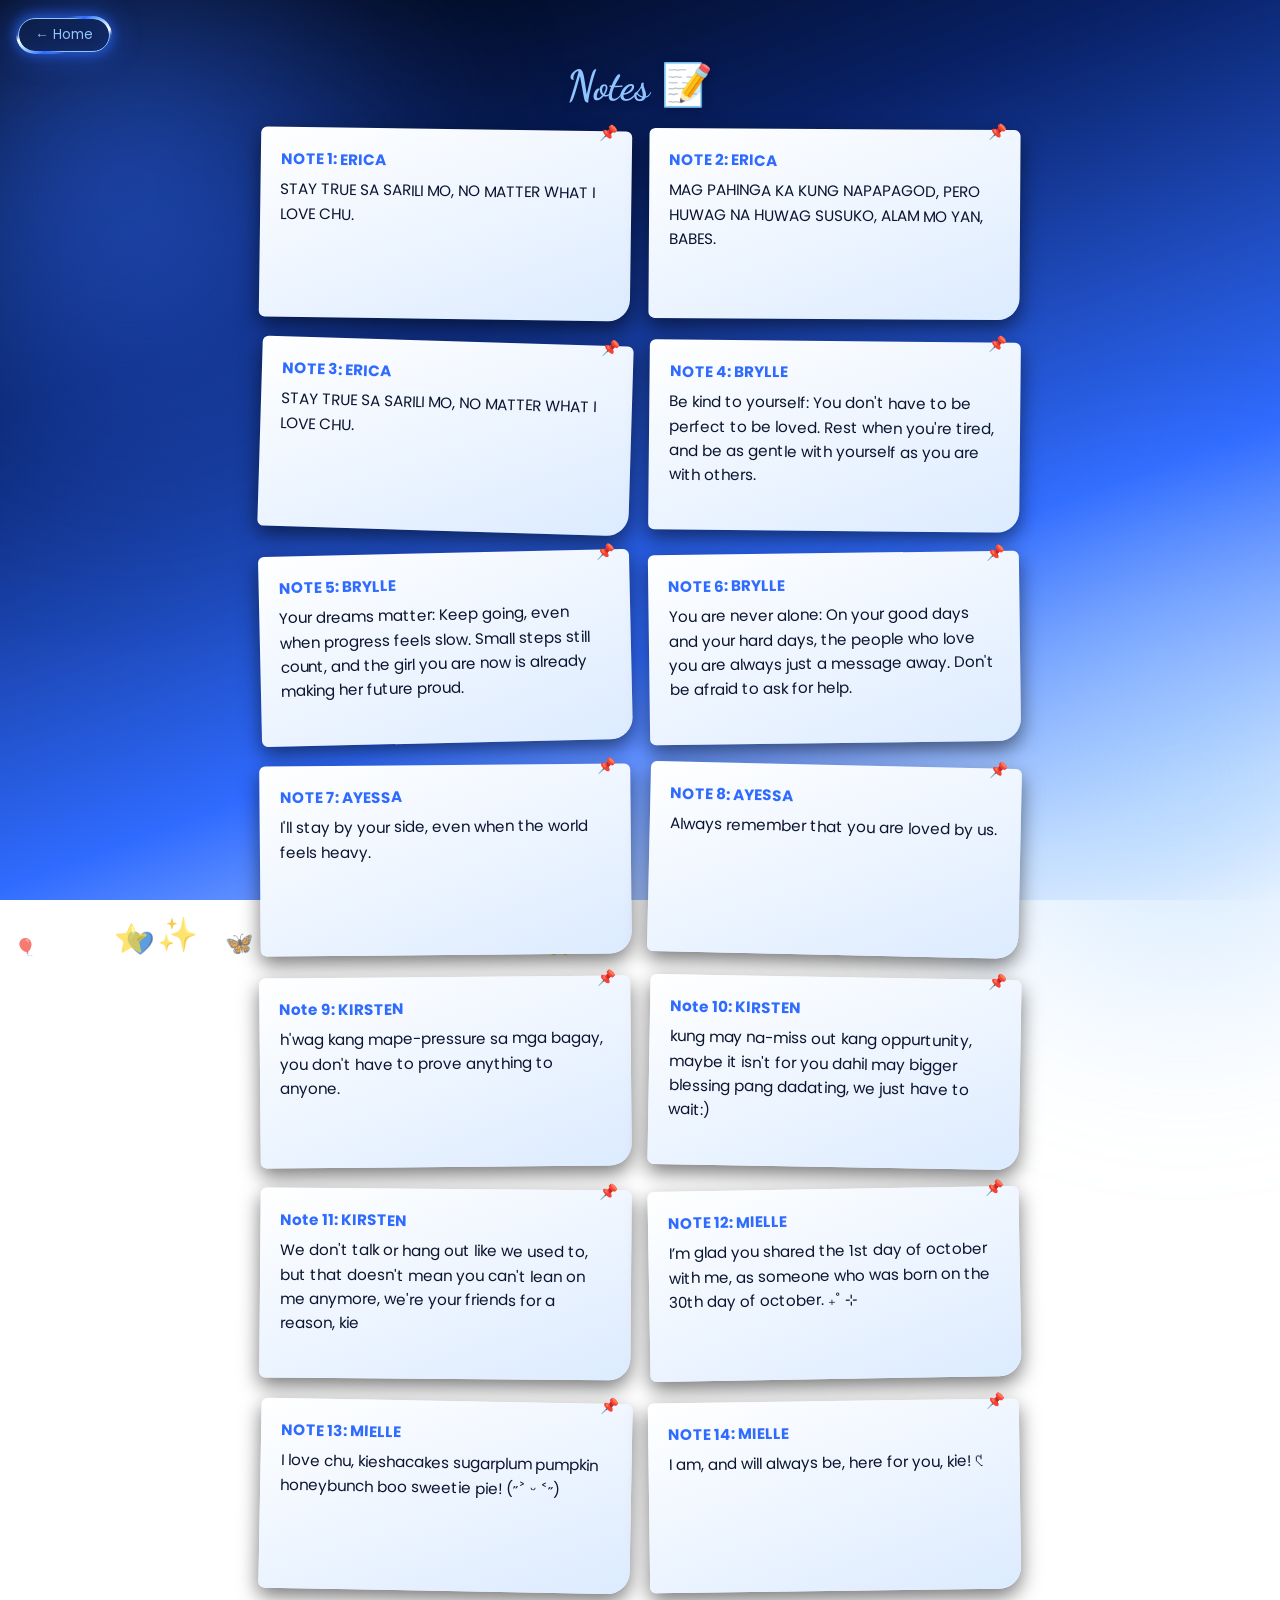
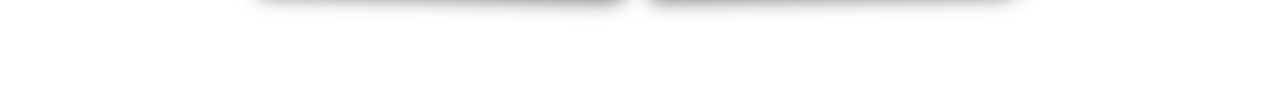
==== notes.html @ 06a856bb "Add files via upload" ====
<!DOCTYPE html>
<html lang="en">
<head>
<meta charset="UTF-8">
<meta name="viewport" content="width=device-width, initial-scale=1">
<title>Notes | Happy 18th</title>
<link href="https://fonts.googleapis.com/css2?family=Dancing+Script:wght@600;700&family=Poppins:wght@300;400;600&family=Courier+Prime&display=swap" rel="stylesheet">
<link rel="stylesheet" href="style.css">
</head>
<body>
<a class="back" href="home.html">← Home</a>
<section class="page">
  <h2>Notes 📝</h2>
  <div class="grid g-note" id="ng"></div>
</section>
<script src="common.js"></script>
<script>
/* ===== EDIT HERE: up to 10 notes (t = title, x = text) ===== */
const NOTES=[
 {t:"NOTE 1: ERICA",x:"STAY TRUE SA SARILI MO, NO MATTER WHAT I LOVE CHU. "},
 {t:"NOTE 2: ERICA",x:"MAG PAHINGA KA KUNG NAPAPAGOD, PERO HUWAG NA HUWAG SUSUKO, ALAM MO YAN, BABES. "},
 {t:"NOTE 3: ERICA",x:"STAY TRUE SA SARILI MO, NO MATTER WHAT I LOVE CHU."},
 
 {t:"NOTE 4: BRYLLE",x:"Be kind to yourself:  You don't have to be perfect to be loved. Rest when you're tired, and be as gentle with yourself as you are with others."},
 
 {t:"NOTE 5: BRYLLE",x:"Your dreams matter:   Keep going, even when progress feels slow. Small steps still count, and the girl you are now is already making her future proud. "},
 
 {t:"NOTE 6: BRYLLE",x:"You are never alone:   On your good days and your hard days, the people who love you are always just a message away. Don't be afraid to ask for help. "},
 
 
 {t:"NOTE 7: AYESSA",x:"I'll stay by your side, even when the world feels heavy. "}, 
 
 {t:"NOTE 8: AYESSA",x:"Always remember that you are loved by us."},
 
 {t:"Note 9: KIRSTEN",x:"h'wag kang mape-pressure sa mga bagay, you don't have to prove anything to anyone. "},
 {t:"Note 10: KIRSTEN",x:"kung may na-miss out kang oppurtunity, maybe it isn't for you dahil may bigger blessing pang dadating, we just have to wait:) "}, 
  {t:"Note 11: KIRSTEN",x:"We don't talk or hang out like we used to, but that doesn't mean you can't lean on me anymore, we're your friends for a reason, kie"},  
  {t:"NOTE 12: MIELLE",x:"I’m glad you shared the 1st day of october with me, as someone who was born on the 30th day of october. ₊˚ ⊹"}, 
  
   {t:"NOTE 13: MIELLE",x:"I love chu, kieshacakes sugarplum pumpkin honeybunch boo sweetie pie! (˶˃ ᵕ ˂˶)"},
    {t:"NOTE 14: MIELLE",x:"I am, and will always be, here for you, kie!  𑣲"},

];
/* =========================================================== */

NOTES.forEach(n=>{
 const d=document.createElement('div');d.className='note';
 d.style.setProperty('--r',(Math.random()*4-2)+'deg');
 d.innerHTML=`<b>${n.t}</b>${n.x}`;
 $('ng').appendChild(d);
});
</script>
</body>
</html>
---- style.css ----
:root{--bg:#04060d;--blue:#2f6bff;--sky:#8ec5ff;--white:#fff;--mut:#9fb0d0}
*{box-sizing:border-box;margin:0;padding:0}
body{font-family:'Poppins',sans-serif;background:linear-gradient(160deg,#000000 0,#082064 30%,#2f6bff 65%,#cfe3ff 90%,#ffffff 100%) fixed;color:var(--white);min-height:100vh;overflow-x:hidden}
h1,h2{font-family:'Dancing Script',cursive}
.page{min-height:100vh;padding:24px 18px 100px;max-width:1000px;margin:auto;position:relative;z-index:2;animation:fade .6s}
@keyframes fade{from{opacity:0;transform:translateY(14px)}to{opacity:1}}
.center{display:flex;flex-direction:column;align-items:center;justify-content:center;text-align:center}
.big18{font-family:'Dancing Script',cursive;font-size:7rem;line-height:1;background:linear-gradient(135deg,#fff,var(--sky),var(--blue));-webkit-background-clip:text;background-clip:text;color:transparent;filter:drop-shadow(0 0 18px #2f6bff88)}
.box{background:rgba(8,26,90,.8);border:1px solid #8ec5ff77;border-radius:22px;padding:28px;width:100%;max-width:380px;box-shadow:0 0 40px #2f6bff33;margin-top:14px}
label{display:block;text-align:left;font-size:.85rem;color:var(--sky);margin:12px 0 4px}
input{width:100%;padding:12px 14px;border-radius:12px;border:1px solid #2f6bff88;background:#060b18;color:#fff;font:inherit}
.btn{display:inline-block;text-decoration:none;cursor:pointer;border:0;border-radius:40px;padding:13px 28px;font:600 1rem 'Poppins';color:#fff;background:linear-gradient(135deg,var(--blue),#1a3fa8);box-shadow:0 6px 22px #2f6bff55;transition:.25s}
.btn:hover{transform:translateY(-3px) scale(1.03);box-shadow:0 10px 30px #2f6bffaa}
.btn.w{width:100%;margin-top:20px}
.back{position:absolute;top:18px;left:18px;text-decoration:none;border:1px solid var(--sky);color:var(--sky);border-radius:30px;padding:6px 16px;font-size:.85rem}
h2{font-size:2.6rem;text-align:center;margin:36px 0 18px;color:var(--sky)}
.menu{display:flex;flex-wrap:wrap;justify-content:center;gap:16px;margin-top:30px;width:100%}
.menu .btn{width:190px;padding:26px 10px;font-size:1.05rem;border:1px solid #ffffff33;border-radius:22px}
.menu span{display:block;font-size:1.8rem;margin-bottom:6px}
.grid{display:grid;gap:12px}
.g-pic{grid-template-columns:repeat(3,minmax(0,1fr));gap:10px;max-width:760px;margin:0 auto}
.g-vid{grid-template-columns:repeat(auto-fill,minmax(230px,1fr))}
.g-note{display:grid;grid-template-columns:repeat(2,minmax(0,1fr));gap:22px 18px;max-width:760px;margin:0 auto}
.g-note .note{width:auto;min-height:190px;overflow-wrap:anywhere}
.slot{aspect-ratio:1;border-radius:16px;overflow:hidden;background:linear-gradient(135deg,#0d1b3d,#050912);border:1px dashed #2f6bff77;display:flex;align-items:center;justify-content:center;color:var(--mut);font-size:.8rem;cursor:pointer;position:relative;transition:.25s}
.slot:hover{transform:scale(1.03);border-color:var(--sky)}
.slot img{width:100%;height:100%;object-fit:cover}
.vslot{aspect-ratio:16/9}
.play{position:absolute;inset:0;display:flex;align-items:center;justify-content:center;font-size:2.4rem;background:#0006}
/* messages */
.mbtns{display:grid;grid-template-columns:1fr;gap:20px;max-width:640px;margin:0 auto}
.mbtns .btn{width:100%;padding:44px 20px;font-size:1.7rem}
.wide{max-width:1200px}
.paper{margin-top:22px;background:#f8fbff;color:#0b1530;border-radius:18px;padding:36px;max-height:70vh;min-height:50vh;overflow-y:auto;font-family:'Courier Prime',monospace;font-size:1.6rem;line-height:2;white-space:pre-wrap;box-shadow:0 0 30px #2f6bff55;border-left:8px solid var(--blue);display:none}
.paper::after{content:'|';animation:blink 1s infinite}
.paper.done::after{content:''}
@keyframes blink{50%{opacity:0}}
/* notes */
.note{background:linear-gradient(160deg,#fff,#dcebff);color:#0b1530;padding:20px;border-radius:6px 6px 22px 6px;min-height:160px;transform:rotate(var(--r));box-shadow:0 8px 20px #0008;font-size:.95rem;line-height:1.6;position:relative}
.note b{display:block;color:var(--blue);margin-bottom:6px}
.note:before{content:'📌';position:absolute;top:-10px;right:14px}
/* music */
.song{display:flex;align-items:center;gap:18px;padding:16px 18px;font-size:1.3rem;border-radius:14px;cursor:pointer;transition:.2s}
.song:hover{background:#ffffff14}
.song.on{background:#2f6bff33}
.song.on .t{color:var(--sky)}
.song .n{width:32px;font-size:1.2rem;color:var(--mut);text-align:center}
.song small{color:var(--mut);font-size:1rem}
.cov{width:80px;height:80px;border-radius:10px;font-size:1.8rem;background:linear-gradient(135deg,var(--blue),#000);background-size:cover;flex:none;display:flex;align-items:center;justify-content:center}
#player{position:fixed;bottom:0;left:0;right:0;background:#050912f2;border-top:1px solid #2f6bff66;padding:10px 16px;display:none;z-index:20;backdrop-filter:blur(10px)}
.pi{max-width:1000px;margin:auto;display:flex;align-items:center;gap:16px;flex-wrap:wrap}
.pinfo{display:flex;align-items:center;gap:12px;flex:1;min-width:150px}
.ctrl{display:flex;flex-direction:column;align-items:center;flex:2;min-width:240px;gap:6px}
.ctrl div{display:flex;gap:18px;align-items:center}
.ctrl button{background:none;border:0;color:#fff;font-size:1.9rem;cursor:pointer}
.ctrl .pp{background:#fff;color:#000;width:60px;height:60px;border-radius:50%;font-size:1.6rem}
.bar{display:flex;gap:10px;align-items:center;width:100%;font-size:.9rem;color:var(--mut)}
.bar input{padding:0;accent-color:var(--sky);height:8px}
/* modal */
#modal{position:fixed;inset:0;background:#000d;display:none;align-items:center;justify-content:center;z-index:50;padding:16px}
#modal .in{max-width:900px;width:100%}
#modal img,#modal video,#modal iframe{width:100%;max-height:80vh;border-radius:14px;border:0;background:#000}
#modal iframe,#modal video{aspect-ratio:16/9}
#modal button{margin-top:10px;float:right}
/* decor */
.fl{position:fixed;bottom:-60px;z-index:1;pointer-events:none;animation:rise linear infinite;opacity:.7}
@keyframes rise{to{transform:translateY(-115vh) rotate(40deg)}}
.cf{position:fixed;top:-10px;width:9px;height:14px;z-index:60;pointer-events:none;animation:fall linear forwards}
@keyframes fall{to{transform:translateY(105vh) rotate(720deg)}}

/* ===== revolving light border on buttons ===== */
@property --a{syntax:'<angle>';initial-value:0deg;inherits:false}
@keyframes spin{to{--a:360deg}}
.btn,.ctrl .pp{position:relative}
.btn::before,.back::before,.ctrl .pp::before{
 content:'';position:absolute;inset:-3px;border-radius:inherit;padding:3px;pointer-events:none;
 background:conic-gradient(from var(--a),transparent 0 8%,var(--blue) 14%,var(--sky) 19%,#fff 23%,transparent 25%,transparent 52%,var(--blue) 64%,var(--sky) 69%,#fff 73%,transparent 75%,transparent 100%);
 -webkit-mask:linear-gradient(#000 0 0) content-box,linear-gradient(#000 0 0);
 -webkit-mask-composite:xor;mask-composite:exclude;
 animation:spin 2s linear infinite;
 filter:drop-shadow(0 0 4px #8ec5ff)}

/* ===== glowing background ===== */
body::before,body::after{content:'';position:fixed;z-index:0;pointer-events:none;border-radius:50%;filter:blur(70px)}
body::before{width:60vmax;height:60vmax;left:-20vmax;top:-15vmax;
 background:radial-gradient(circle,#2f6bffaa,transparent 65%)}
body::after{width:55vmax;height:55vmax;right:-20vmax;bottom:-18vmax;
 background:radial-gradient(circle,#8ec5ff77,transparent 65%)}

/* ===== glow on buttons and login page ===== */


input:focus{outline:0;border-color:var(--sky);box-shadow:0 0 16px #2f6bff}
#loginPage::before{content:'';position:absolute;left:50%;top:50%;width:min(95vw,640px);aspect-ratio:1;border-radius:50%;
 transform:translate(-50%,-50%);background:radial-gradient(circle,#2f6bff77,#8ec5ff22 45%,transparent 68%);filter:blur(24px);z-index:-1}
#loginPage h1{text-shadow:0 0 20px #8ec5ffaa,0 0 40px #2f6bff88}


/* ===== static glow (no blinking, no moving) ===== */
.btn,.back{box-shadow:0 0 12px 2px #2f6bffaa,0 0 28px 6px #2f6bff55}
.box{box-shadow:0 0 14px 2px #2f6bffbb,0 0 40px 8px #2f6bff55}
#loginPage::before{opacity:.8}

/* keep white text readable over the light end of the gradient */
h1,h2,p,label,.back,.slot,.song,.mbtns .btn,.menu .btn{text-shadow:0 1px 8px rgba(4,12,60,.65)}

/* make the back buttons tappable (they were hidden under the page layer) */
.back{z-index:10}

/* bigger music player */
#player{padding:14px 18px}
#player .cov{width:64px;height:64px}
#pt{font-size:1.25rem}
#pa{font-size:1rem}
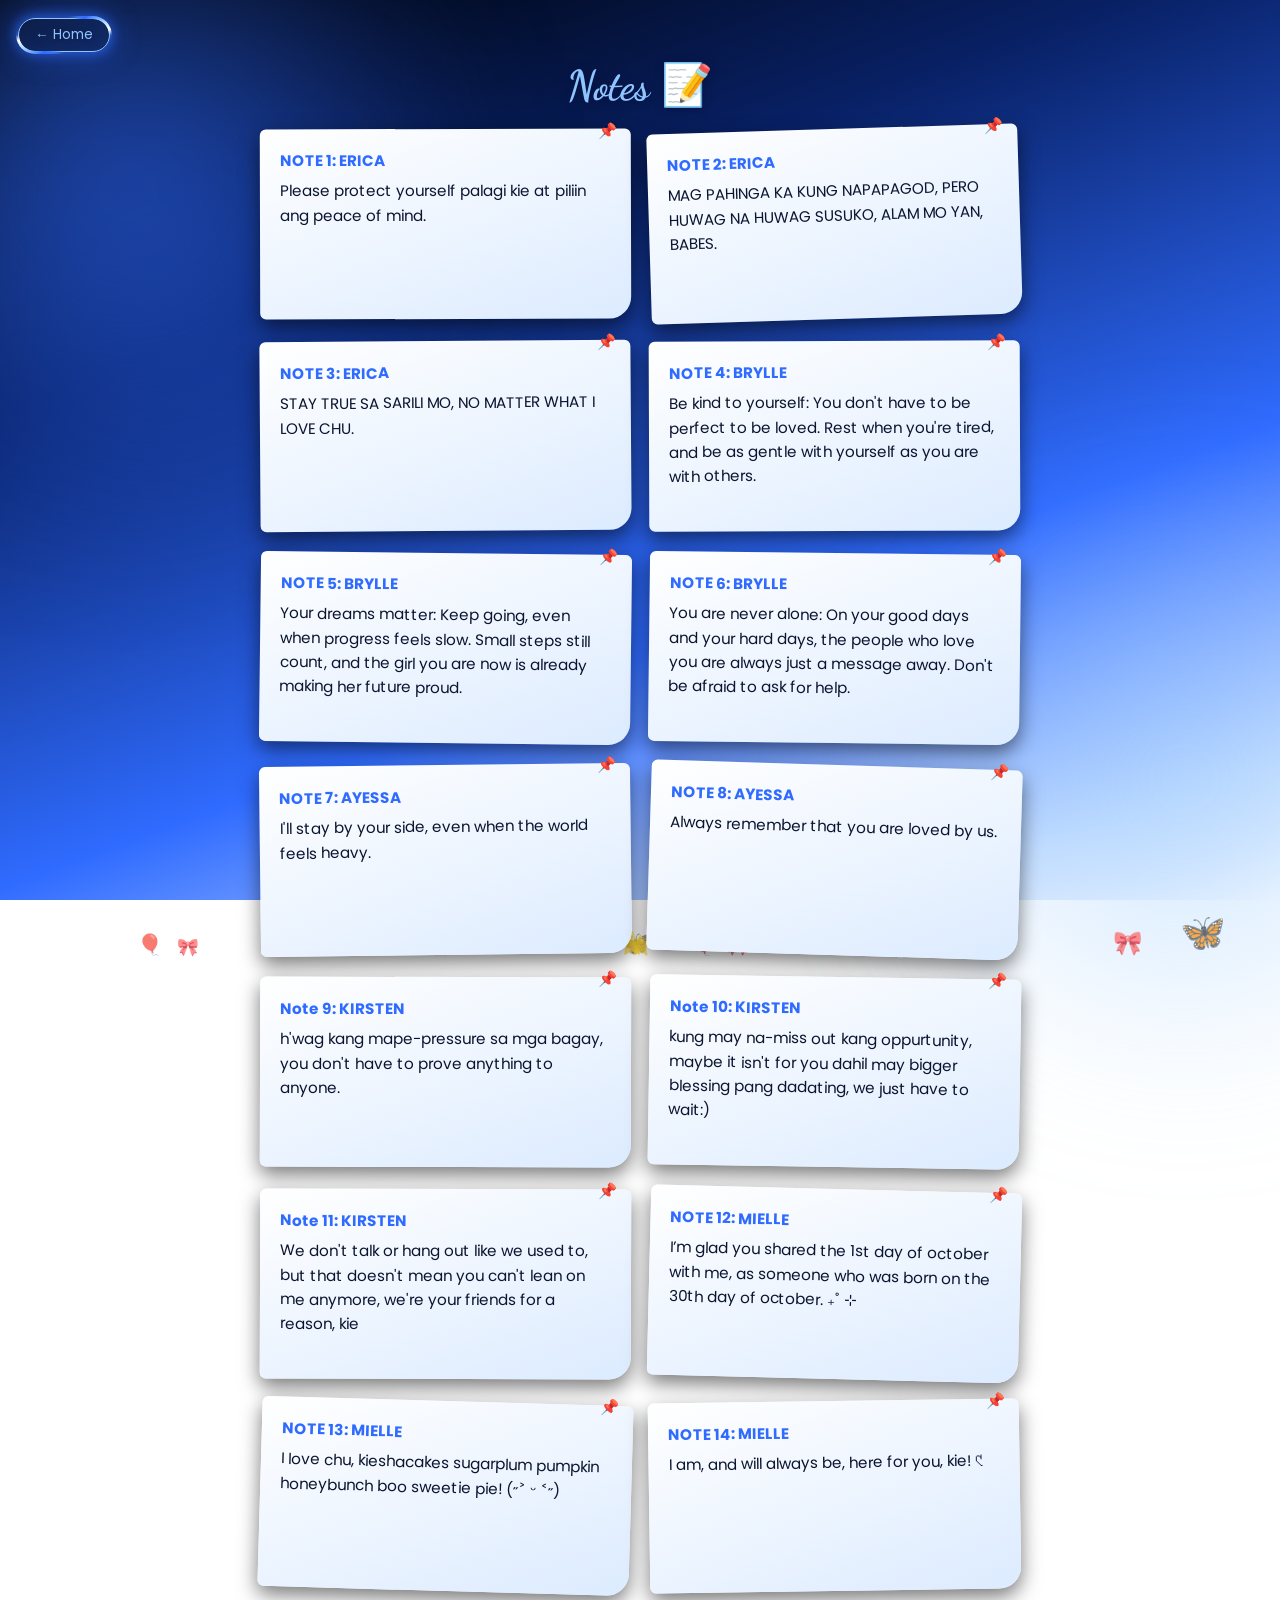
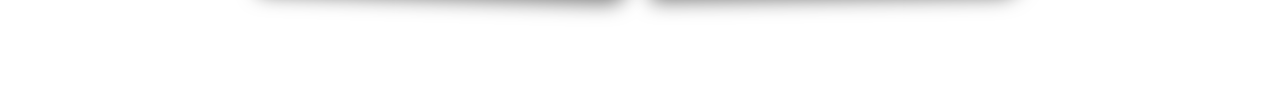
==== commit fdea2ac3: "Update notes.html" ====
--- a/notes.html
+++ b/notes.html
@@ -17,7 +17,7 @@
 <script>
 /* ===== EDIT HERE: up to 10 notes (t = title, x = text) ===== */
 const NOTES=[
- {t:"NOTE 1: ERICA",x:"STAY TRUE SA SARILI MO, NO MATTER WHAT I LOVE CHU. "},
+ {t:"NOTE 1: ERICA",x:"Please protect yourself palagi kie at piliin ang peace of mind. "},
  {t:"NOTE 2: ERICA",x:"MAG PAHINGA KA KUNG NAPAPAGOD, PERO HUWAG NA HUWAG SUSUKO, ALAM MO YAN, BABES. "},
  {t:"NOTE 3: ERICA",x:"STAY TRUE SA SARILI MO, NO MATTER WHAT I LOVE CHU."},
  
